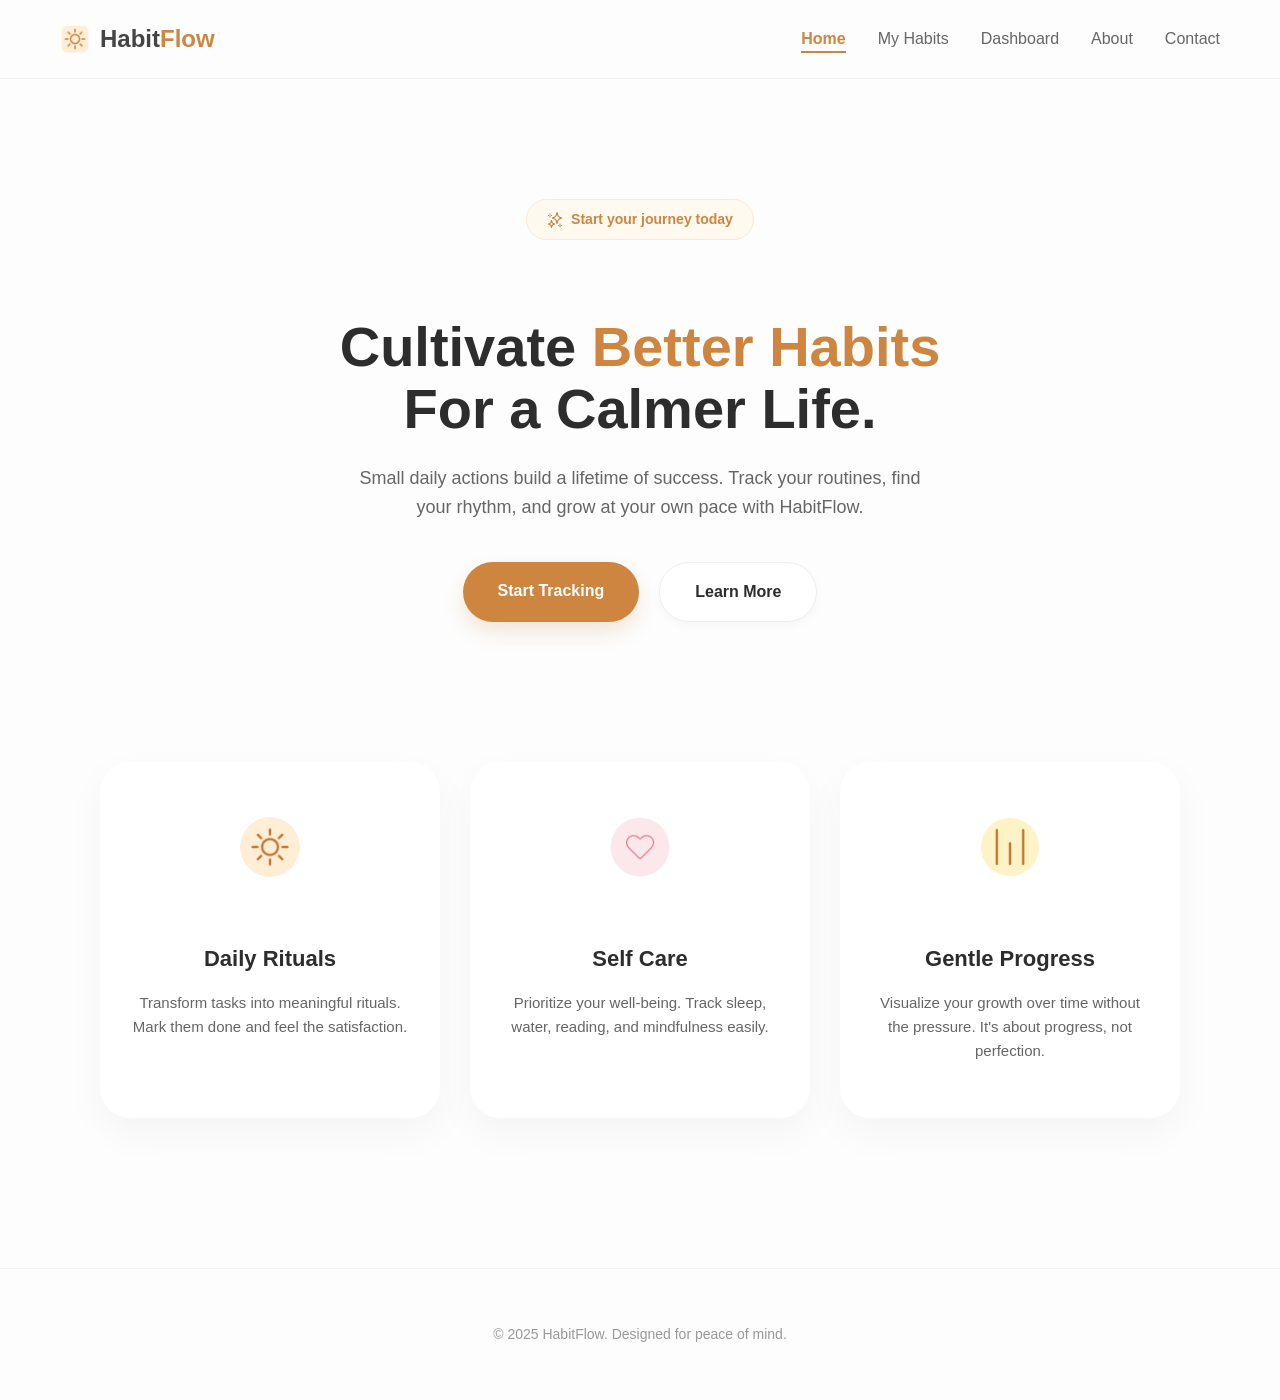
==== index.html @ c8c9d3cf "Change main file name to index.html for deployment" ====
<!DOCTYPE html>
<html lang="en">
<head>
    <meta charset="UTF-8">
    <meta name="viewport" content="width=device-width, initial-scale=1.0">
    <title>Home</title>

    <link rel="stylesheet" href="Home.css">
</head>
<body>
    <header class="main-header">
        <div class="logo">
            <img class="logo-img" src="./images/sun-logo.png" alt="HabitFlow Logo">
            <span>Habit<span class="highlight-logo">Flow</span></span>
        </div>
        
        <button class="hamburger" id="hamburger">
            <span></span>
            <span></span>
            <span></span>
        </button>

        <nav class="main-nav">
            <ul class="nav-list">
                <li><a href="Home.html">Home</a></li>
                <li><a href="MyHabits.html">My Habits</a></li>
                <li><a href="Dashboard.html">Dashboard</a></li>
                <li><a href="About.html">About</a></li>
                <li><a href="Contact.html">Contact</a></li>

            </ul>
        </nav>
        <div class="nav-backdrop" hidden></div>
    </header>

    <main class="home-warpper">
        <section class="hero-section">
            <div class="badge">
                <img class="spark-img"  src="./images/sparks.png" alt="Spark icon">
                Start your journey today</div>

            <h1 class="hero-title">Cultivate 
                <span class="highlight">Better Habits</span> <br> 
                For a Calmer Life.
            </h1>

            <p class="hero-subtitle">
                Small daily actions build a lifetime of success. Track your routines, 
                find your rhythm, and grow at your own pace with HabitFlow.
            </p>

            <div class="hero-buttons">
                <a href="MyHabits.html" class="btn-primary">Start Tracking</a> 
                <a href="About.html" class="btn-secondary">Learn More</a> 
            </div>
        </section>

        <section class="features-section">
            <div class="container">

                <article class="feature-card">
                    <img class="icon sun" src="./images/sun.png" alt="Icon Sun">
                    <h3>Daily Rituals</h3>
                    <p>Transform tasks into meaningful rituals. Mark them done and feel the satisfaction.</p>
                </article>

                <article class="feature-card">
                    <img class="icon heart" src="./images/heart.png" alt="Icon Heart">
                    <h3>Self Care</h3>
                    <p>Prioritize your well-being. Track sleep, water, reading, and mindfulness easily.</p>
                </article>

                <article class="feature-card">
                    <img class="icon progress" src="./images/progress.png" alt="Icon Progress">
                    <h3>Gentle Progress</h3>
                    <p>Visualize your growth over time without the pressure. It's about progress, not perfection.</p>
                </article>

            </div>
        </section>
    </main>

    <footer class="main-footer">
        <p>&copy; 2025 HabitFlow. Designed for peace of mind.</p>
    </footer>
    <script src="Home.js"></script>
</body>
</html>
---- Home.css ----
:root {
    --primary-orange: #cd853f;       /*הצבע הכתום המרכזי של המותג*/
    --text-dark: #2d2d2d;           /*צבע טקסט כהה לכותרות*/
    --text-light: #666;             /*צבע טקסט בהיר יותר לקופסאות*/
    --bg-light: #fdfdfd;            /*צבע רקע כמעט לבן לכל האתר */
    --white: #ffffff;               /*לבן מוחלט לכרטיסיות*/
}
/*---הגדרות בסיסיות לגוף העמוד---*/
body {
    font-family: 'Segoe UI', Roboto, Helvetica, Arial, sans-serif;
    background-color: var(--bg-light);
    color: var(--text-dark);
    margin: 0;              /*ביטול המרווח הדיפולטיבי של הדפדפן*/
    line-height: 1.6;       /*ריווח בין שורות טקסט */
}

/*---Header & Navigation(סרגל עליון )---*/
.main-header {
    display: flex;              /*מאפשר לסדר את הלוגו והניווט אחד ליד השני*/
    justify-content: space-between; /*דוחף את הלוגו לשמאל ואת התפריט לימין*/
    align-items: center;        /*ממרכז אותם אנכית*/
    padding: 20px 60px;         /*מרווח פנימי : 20 למעלה/למטה , 60 מצדדים */
    background: transparent;
    border-bottom: 1px solid #f0f0f0;   /*קו הפרדה עדין בתחתית הסרגל*/
}

.logo {
    display: flex;
    align-items: center;
    font-size: 24px;
    font-weight: bold;
    color: #444;
}

.logo-img {
    width: 30px;        /*גודל קבוע לאייקון הלוגו*/
    margin-right: 10px; /* רווח בין האייקון לטקסטHabitFlow*/
}

.highlight-logo {
    color: var(--primary-orange);   /* בכתום Flowצובע רק את המילה */
}

/*עיצוב רשימת קישורים*/
.main-nav .nav-list {
    display: flex;
    list-style: none;   /*מבטל את הנקודות של הרשימה */
    gap: 32px;          /*רווח קבוע בין קישור לקישור */
    margin: 0;
    padding: 0;
}

.main-nav .nav-list li a {
    text-decoration: none;      /*מבטל את הקו התחתון של הקישורים*/
    color:var(--text-light);
    font-weight: 500;
    font-size: 1rem;
    padding-bottom: 4px;      /* Hover- רווח קטן מתחת לטקסט בשביל ה */  
    transition: color 0.2s;   /* הופך את שינוי הצבע לחלק ונעים משך זמן המעבר 0.2ש׳*/
}

.main-nav .nav-list li:nth-child(1) a {
    color: var(--primary-orange);
    border-bottom: 2px solid var(--primary-orange);
    font-weight: 600;
}

.main-nav .nav-list li a:hover {
    color:var(--primary-orange);
}

.hamburger {
    display: none;
    flex-direction: column;
    gap: 5px;
    background: none;
    border: none;
    cursor: pointer;
    z-index: 1001;
}

.hamburger span {
    width: 25px;
    height: 3px;
    background-color: var(--text-dark);
    border-radius: 2px;
}

.home-warpper {
    padding: 40px 5%; /* מרווח מהצדדים כדי שהכרטיסיות לא יגעו בקצה */
    display: flex;
    flex-direction: column;
    align-items: center; /* מרכוז הכותרת והתוכן תמיד */
    text-align: center;
}


.hero-section {
    text-align: center;
    padding: 80px 20px;
    max-width: 800px;
    margin: 0 auto;
}

.badge {
    display: inline-flex;
    align-items: center;
    background-color: #fff9f0;
    color: var(--primary-orange);
    padding: 8px 20px;
    border-radius: 50px;
    font-size: 14px;
    font-weight: 600;
    border: 1px solid #ffe8cc;
    margin-bottom: 30px;
}

.spark-img {
    width: 16px;
    margin-right: 8px;
}

.hero-title {
    font-size: 56px;
    line-height: 1.1;
    margin-bottom: 25px;
    color: var(--text-dark);
}

.highlight {
    color: var(--primary-orange);
}

.hero-subtitle {
    font-size: 18px;
    color: var(--text-light);
    margin-bottom: 40px;
    max-width: 600px;
    margin-left: auto;
    margin-right: auto;
}

/* כפתורים */
.hero-buttons {
    display: flex;
    justify-content: center;
    gap: 20px;
}

.btn-primary {
    text-decoration: none;  /* ביטול קו תחתון של הקישור לדף הabout*/
    display: inline-block;
    background-color: var(--primary-orange);
    color: white;
    border: none;
    padding: 16px 35px;
    border-radius: 50px; /* עיגול מלא כמו בתמונה */
    font-size: 16px;
    font-weight: bold;
    cursor: pointer;
    box-shadow: 0 10px 20px rgba(205, 133, 63, 0.2);
    transition: transform 0.2s;
}

.btn-secondary {
    text-decoration: none;  /* ביטול קו תחתון של הקישור לדף הabout*/
    display: inline-block; /* סידור גובה ורוחב */
    background-color: white;
    color: var(--text-dark);
    border: 1px solid #eee;
    padding: 16px 35px;
    border-radius: 50px;
    font-size: 16px;
    font-weight: bold;
    cursor: pointer;
    box-shadow: 0 4px 10px rgba(0,0,0,0.03);
}

.btn-primary:hover, .btn-secondary:hover {
    transform: translateY(-2px);
}

/* Features Section - כרטיסיות */
.features-section {
    padding: 60px 0;
}

.container {
    display: flex;
    justify-content: center;
    gap: 30px;
    flex-wrap: wrap;
}

.feature-card {
    background: var(--white);
    padding: 40px 30px;
    border-radius: 30px;
    width: 280px;
    text-align: center;
    box-shadow: 0 15px 40px rgba(0, 0, 0, 0.04); /* צל רך מאוד */
}

.icon {
    width: 60px;
    height: 60px;
    margin-bottom: 20px;
    padding: 15px;
    border-radius: 50%;
}

.feature-card h3 {
    margin-bottom: 15px;
    font-size: 22px;
}

.feature-card p {
    color: var(--text-light);
    font-size: 15px;
}

/* Footer */
.main-footer {
    text-align: center;
    padding: 40px;
    color: #999;
    font-size: 14px;
    margin-top: 50px;
    border-top: 1px solid #f0f0f0;
}

/* Backdrop (הרקע הכהה) - נדרש עבור התפריט */
.nav-backdrop {
    position: fixed;
    inset: 0;
    background: rgba(0,0,0,.35);
    z-index: 900;
    display: none;
}
body.menu-open .nav-backdrop { display: block; }


/* III. Desktop Adjustment (עד 1024 פיקסלים)
   התאמות למסכים בינוניים (לפטופים קטנים / אייפד לרוחב) */
@media (max-width: 1024px) {
    .home-warpper {
        padding: 40px 30px; /* הקטנת שוליים בצדדים */
    }
    
    .hero-title {
        font-size: 48px; /* הקטנת כותרת ראשית */
    }

    /* הכרטיסיות למטה יסתדרו קצת יותר צפוף */
    .container {
        gap: 20px;
    }
}


/* II. Tablet (עד 768 פיקסלים)
   כאן התפריט הופך להמבורגר והעיצוב משתנה משמעותית */
@media (max-width: 768px) {
    .hamburger {
        display: flex; /* הצגת הכפתור */
    }

    .main-nav {
        position: fixed; top: 0; right: 0; width: 280px; height: 100vh;
        background-color: var(--white);
        transform: translateX(105%); transition: transform 0.3s ease;
        z-index: 1000; padding-top: 80px; padding-right: 20px; padding-left: 20px;
        box-shadow: -5px 0 20px rgba(0,0,0,0.1);
    }

    /* מצב פתוח */
    body.menu-open .main-nav {
        transform: translateX(0);
    }

    .nav-list {
        flex-direction: column;
        align-items: center;
        gap: 25px;
    }
    

    .hero-title {
        font-size: 40px;
    }
    
    /* תיקון ספציפי: ביטול הקו התחתון של Home שמגיע מהדסקטופ */
    .main-nav .nav-list li:nth-child(1) a {
        border-bottom: none;
    }

    .main-nav .nav-list li:nth-child(1) a, /* הלינק של Home */
    .main-nav a:hover {                    /* ריחוף על כל לינק אחר */
        background-color: #fff3e6;         /* (var(--orange-soft)) רקע כתום בהיר */
        color: var(--primary-orange);      /* טקסט כתום כהה */
        font-weight: 700;
        border-radius: 50px;
        padding: 12px 24px;
    }

    .hero-subtitle {
        font-size: 16px;
        padding: 0 20px;
    }
}


/* I. Mobile (עד 480 פיקסלים)
   התאמות למכשירים ניידים צרים */
@media (max-width: 480px) {
    .main-header {
        padding: 15px 20px; /* הקטנת ה-Header */
    }

    .logo {
        font-size: 1.3rem; /* לוגו קטן יותר */
    }

    .hero-section {
        padding: 40px 10px; /* פחות מרווח פנימי */
    }

    .hero-title {
        font-size: 32px; /* כותרת מותאמת למובייל */
        line-height: 1.2;
    }

    .hero-subtitle {
        font-size: 15px;
        margin-bottom: 30px;
    }

    /* כפתורים אחד מתחת לשני במובייל */
    .hero-buttons {
        flex-direction: column; 
        gap: 15px;
        width: 100%;
    }

    .btn-primary, .btn-secondary {
        width: 100%; /* כפתור לכל רוחב המסך */
        text-align: center;
        padding: 14px 20px;
    }

    .feature-card {
        width: 100%; /* כרטיס תופס את כל הרוחב */
        margin-bottom: 10px;
    }
}
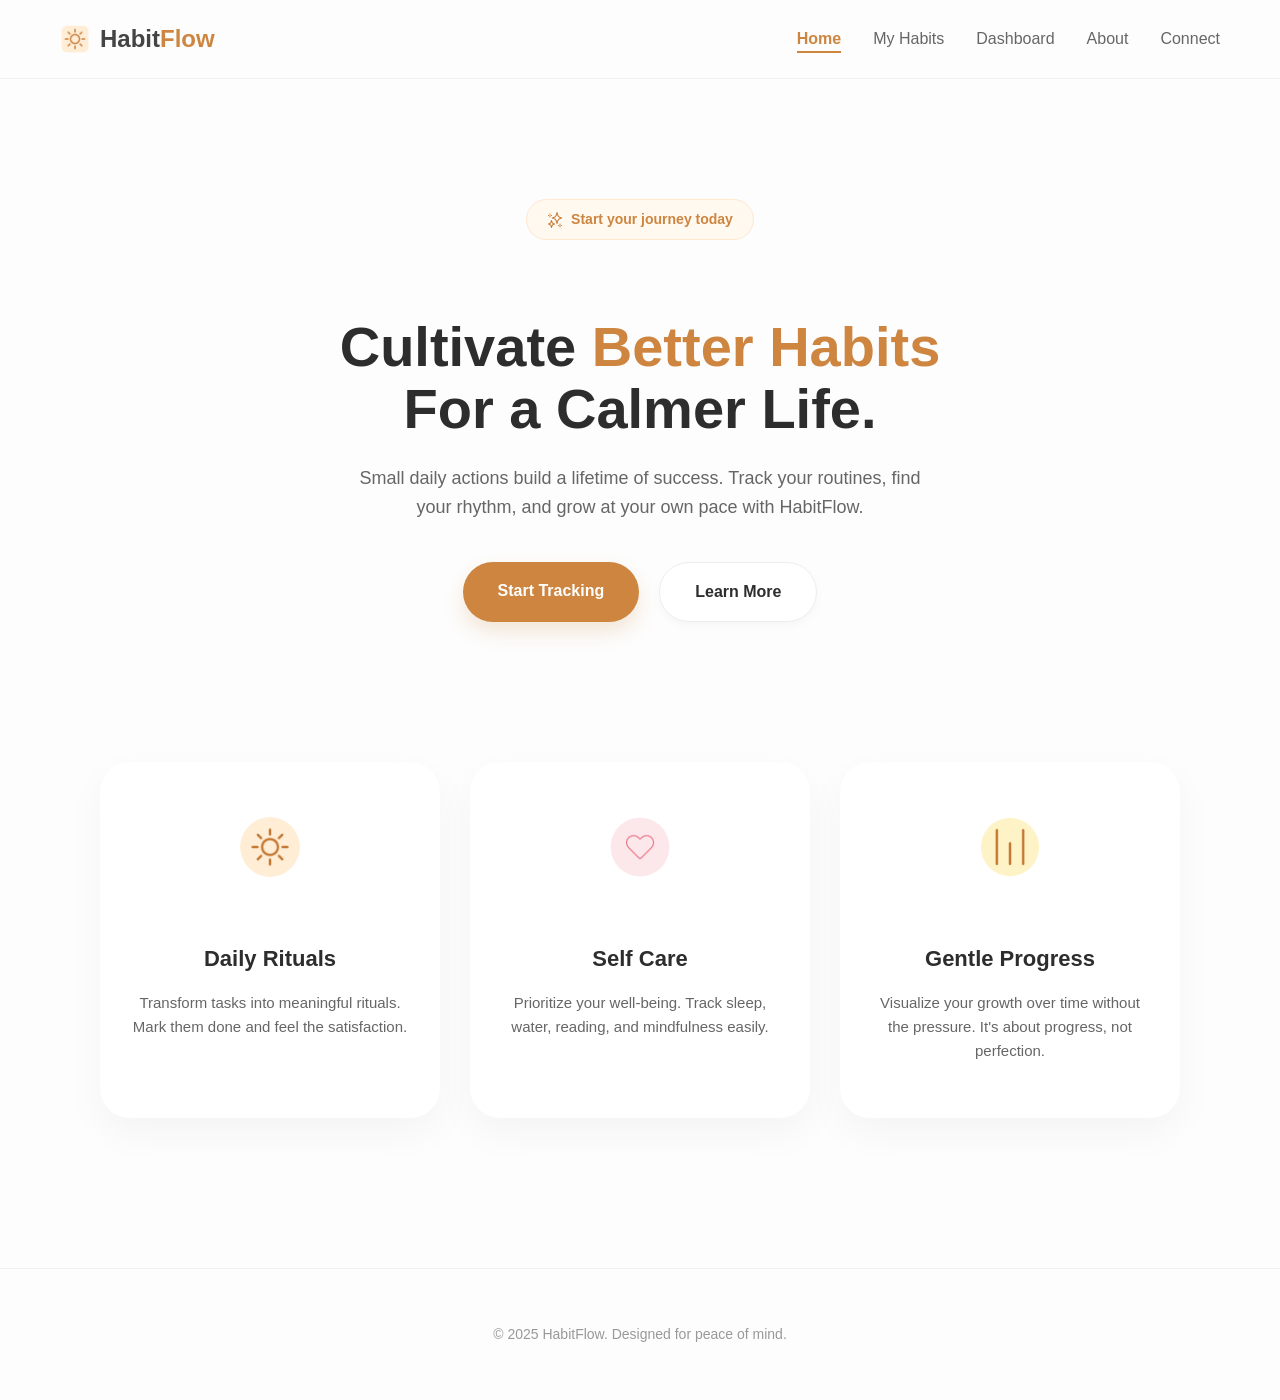
==== commit 2655eaac: "Fix broken links and typos in navigation" ====
--- a/index.html
+++ b/index.html
@@ -26,7 +26,7 @@
                 <li><a href="MyHabits.html">My Habits</a></li>
                 <li><a href="Dashboard.html">Dashboard</a></li>
                 <li><a href="About.html">About</a></li>
-                <li><a href="Contact.html">Contact</a></li>
+                <li><a href="Connect.html">Connect</a></li>
 
             </ul>
         </nav>
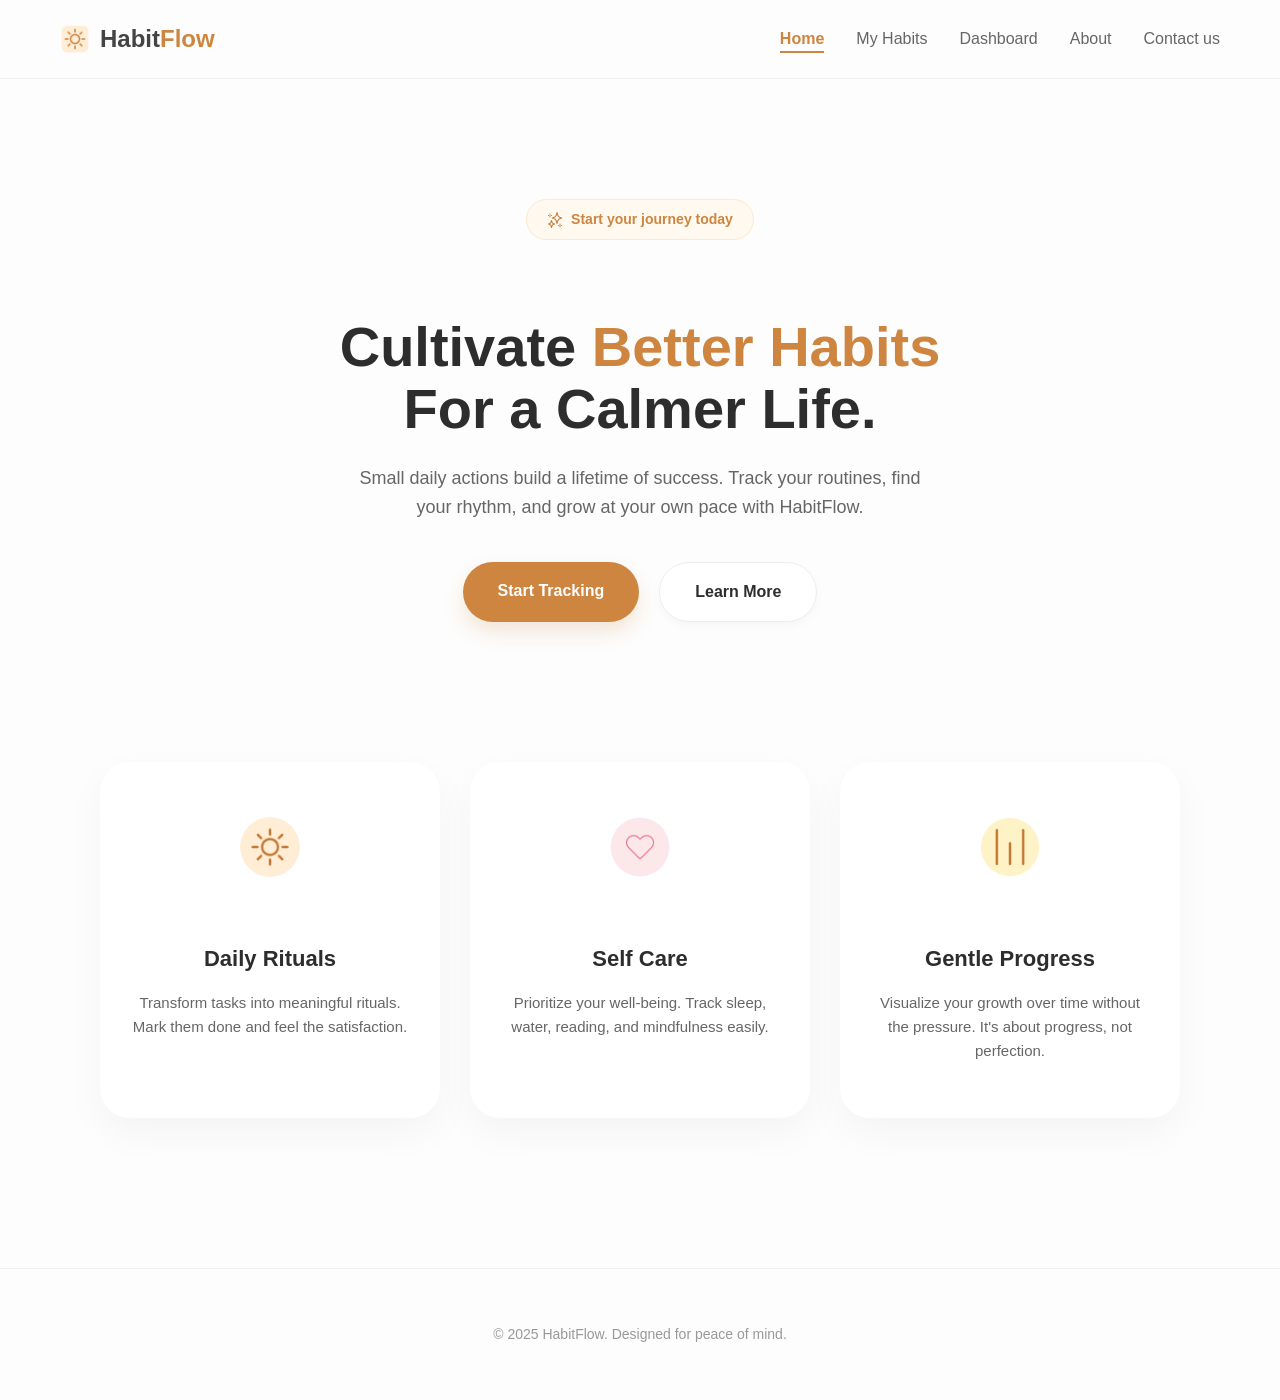
==== commit e1e94609: "Updated all navigation links to contact" ====
--- a/index.html
+++ b/index.html
@@ -22,11 +22,11 @@
 
         <nav class="main-nav">
             <ul class="nav-list">
-                <li><a href="Home.html">Home</a></li>
+                <li><a href="index.html">Home</a></li>
                 <li><a href="MyHabits.html">My Habits</a></li>
                 <li><a href="Dashboard.html">Dashboard</a></li>
                 <li><a href="About.html">About</a></li>
-                <li><a href="Connect.html">Connect</a></li>
+                <li><a href="Connect.html">Contact us</a></li>
 
             </ul>
         </nav>
